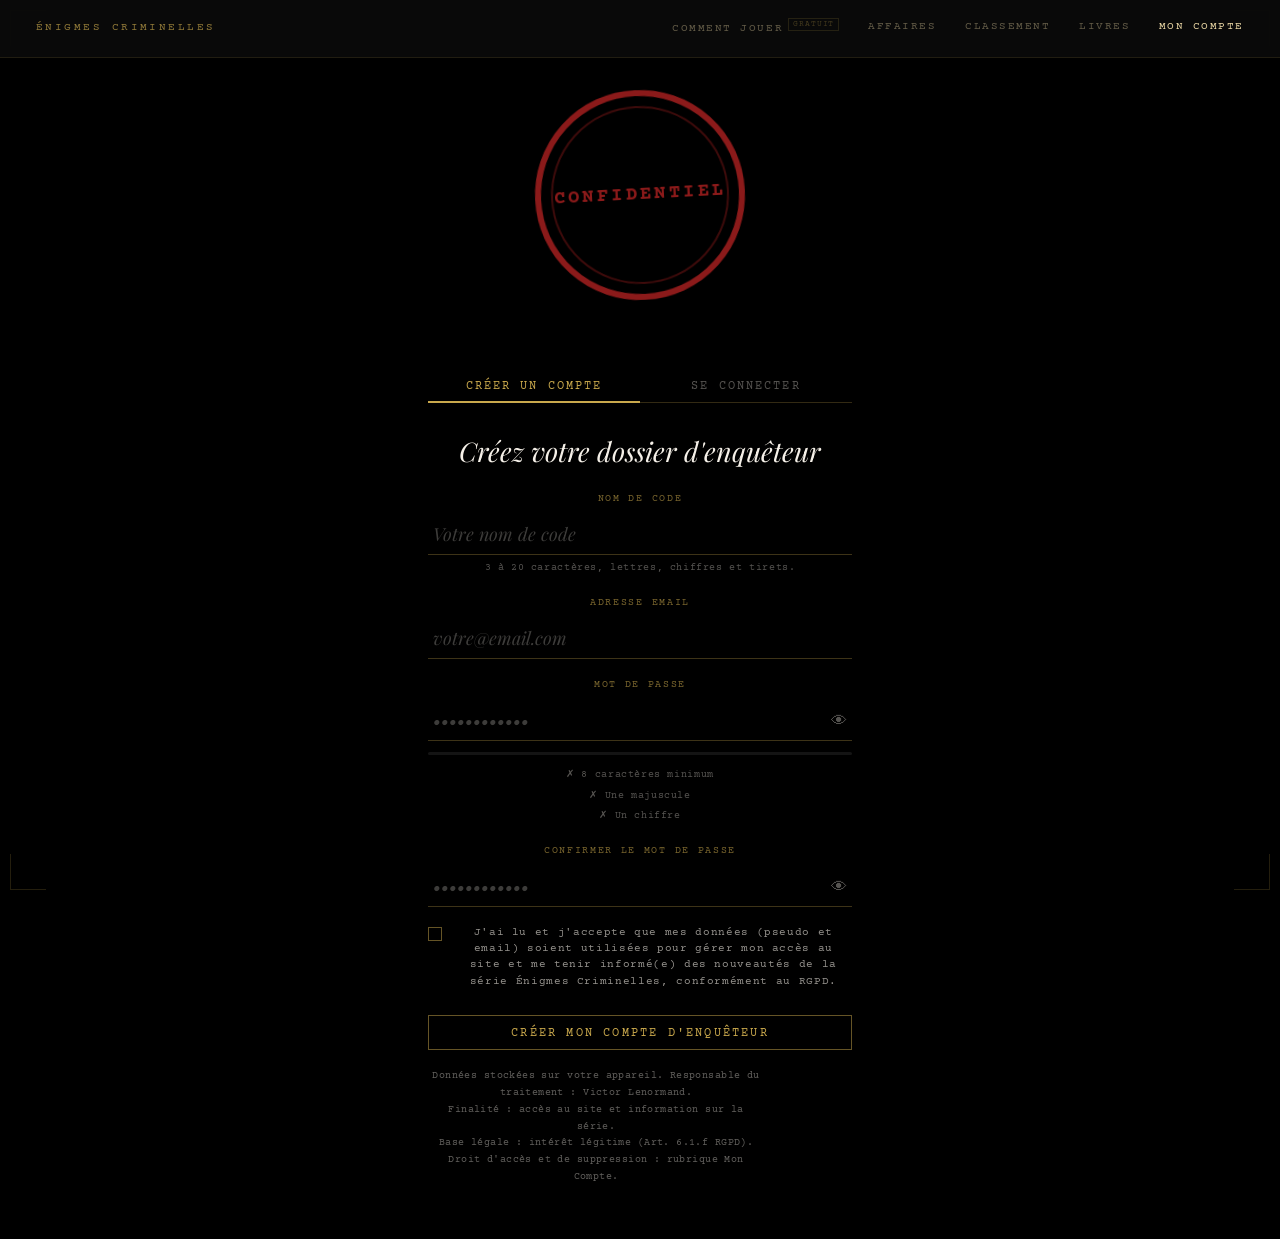
==== affaires.html @ 2aae8967 "Partage résultat, navigation finale, compteur enquêteurs, stats profil - js/partage.js : génération " ====
<!DOCTYPE html>
<html lang="fr">
<head>
  <meta charset="UTF-8" />
  <meta name="viewport" content="width=device-width, initial-scale=1.0" />
  <meta http-equiv="Cache-Control" content="no-cache, no-store, must-revalidate" />
  <meta name="description" content="Énigmes Criminelles — 20 affaires policières à résoudre en ligne. Mots mêlés, déduction, logique.">
  <meta name="robots" content="index, follow">
  <meta http-equiv="Pragma" content="no-cache" />
  <meta http-equiv="Expires" content="0" />
  <title>Énigmes Criminelles — Affaires</title>
  <link rel="preconnect" href="https://fonts.googleapis.com" />
  <link rel="preconnect" href="https://fonts.gstatic.com" crossorigin />
  <link href="https://fonts.googleapis.com/css2?family=Playfair+Display:ital,wght@0,400;0,700;1,400&family=EB+Garamond:ital,wght@0,400;1,400&family=Courier+Prime:wght@400;700&display=swap" rel="stylesheet" />
  <link rel="stylesheet" href="./css/style.css" />
</head>
<body>

  <!-- Ornements de coin -->
  <div class="corner tl"></div>
  <div class="corner tr"></div>
  <div class="corner bl"></div>
  <div class="corner br"></div>

  <!-- Navigation -->
  <nav id="top-nav">
    <a class="brand" href="index.html">ÉNIGMES CRIMINELLES</a>
    <div class="links" id="nav-links">
      <a data-page="tutoriel" href="tutoriel.html">Comment jouer</a>
      <a data-page="affaires" href="affaires.html" class="active-link">Affaires</a>
      <a data-page="classement" href="classement.html">Classement</a>
      <a data-page="livres" href="livres.html">Livres</a>
      <a data-page="compte" id="nav-compte" href="inscription.html">Mon compte</a>
    </div>
    <button id="nav-hamburger" aria-label="Menu" aria-expanded="false">☰</button>
  </nav>
  <div id="nav-mobile-panel">
    <a href="tutoriel.html">Comment jouer</a>
    <a href="affaires.html" class="active-link">Affaires</a>
    <a href="classement.html">Classement</a>
    <a href="livres.html">Livres</a>
    <a id="nav-mobile-compte" href="inscription.html">Mon compte</a>
  </div>

  <main class="page-content">

    <!-- Vue sélection (par défaut) -->
    <div id="vue-selection">
      <div class="sel-header">
        <h2>DOSSIERS CLASSIFIÉS</h2>
        <p id="sel-progression">0 / 20 affaires résolues</p>
      </div>
      <div class="sel-niveaux">
        <!-- Niveau 1 -->
        <div class="sel-niveau">
          <div class="sel-niveau-header">
            <span class="sel-badge bronze">★☆☆</span>
            <h3>NIVEAU 1 — INSPECTEUR</h3>
            <p class="sel-niveau-desc">Mots horizontaux et verticaux</p>
          </div>
          <div class="sel-grid" id="sel-n1"></div>
        </div>
        <!-- Niveau 2 -->
        <div class="sel-niveau">
          <div class="sel-niveau-header">
            <span class="sel-badge argent">★★☆</span>
            <h3>NIVEAU 2 — COMMISSAIRE</h3>
            <p class="sel-niveau-desc">+ Mots en diagonale</p>
          </div>
          <div class="sel-grid" id="sel-n2"></div>
        </div>
        <!-- Niveau 3 -->
        <div class="sel-niveau">
          <div class="sel-niveau-header">
            <span class="sel-badge or">★★★</span>
            <h3>NIVEAU 3 — DÉTECTIVE</h3>
            <p class="sel-niveau-desc">+ Toutes directions et inversés</p>
          </div>
          <div class="sel-grid" id="sel-n3"></div>
        </div>
      </div>
    </div>

    <!-- Vue jeu (cachée par défaut, affichée au clic) -->
    <div id="vue-jeu" style="display:none;">
      <div class="jeu-back">
        <button id="btn-retour" class="btn">← Retour aux dossiers</button>
      </div>
      <div id="jeu-affaire-container"></div>
    </div>

  </main>

  <!-- Widget score fixe -->
  <div id="widget-score">
    <span id="ws-score">0 pts</span>
    <span id="ws-rang"></span>
  </div>

  <!-- Overlay résultat -->
  <div id="overlay-resultat" class="hidden">
    <div id="carte-resultat">
      <div id="resultat-tampon">RÉSOLU</div>
      <h2 id="resultat-titre" style="font-family:'Playfair Display',serif;font-size:1rem;font-style:italic;color:#e8d5a3;margin:12px 0;"></h2>
      <div id="resultat-solution">
        <div class="solution-ligne"><span class="sol-label">TUEUR</span><span class="sol-valeur" id="sol-tueur"></span></div>
        <div class="solution-ligne"><span class="sol-label">MÉTHODE</span><span class="sol-valeur" id="sol-methode"></span></div>
        <div class="solution-ligne"><span class="sol-label">LIEU</span><span class="sol-valeur" id="sol-lieu"></span></div>
      </div>
      <div id="resultat-scores">
        <div class="score-ligne"><span>Points de base</span><span id="sc-base"></span></div>
        <div class="score-ligne"><span>Bonus vitesse</span><span id="sc-vitesse"></span></div>
        <div class="score-ligne"><span>Bonus première tentative</span><span id="sc-bonus"></span></div>
        <div class="score-ligne penalite" id="ligne-penalite"><span>Pénalités erreurs</span><span id="sc-penalite"></span></div>
        <div class="score-ligne score-total"><span>TOTAL</span><span id="sc-total"></span></div>
      </div>
      <div id="resultat-rang">Grade : <strong id="rang-valeur"></strong></div>
      <div id="resultat-actions">
        <button id="btn-affaire-suivante">Affaire suivante →</button>
        <button id="btn-voir-classement">Voir le classement</button>
        <button id="btn-rejouer">Rejouer cette affaire</button>
      </div>

      <div id="section-partage">
        <div id="partage-titre">Partagez votre résultat</div>
        <div id="partage-apercu-wrapper">
          <canvas id="apercu-partage"></canvas>
        </div>
        <div id="partage-format">
          <button class="btn-format actif" data-format="carre">Carré (Instagram)</button>
          <button class="btn-format" data-format="paysage">16/9 (Twitter)</button>
        </div>
        <div id="partage-actions">
          <button id="btn-telecharger-image">⬇ Télécharger l'image</button>
          <button id="btn-partager-natif" class="hidden">↗ Partager</button>
        </div>
        <div id="partage-texte-copie">
          <textarea id="texte-a-copier" readonly></textarea>
          <button id="btn-copier-texte">Copier le texte</button>
        </div>
      </div>
    </div>
  </div>

  <!-- Toast streak -->
  <div id="toast-streak" class="toast hidden">
    <span id="toast-streak-texte"></span>
  </div>

  <!-- Toast badge -->
  <div id="toast-badge" class="hidden toast-badge">
    <span id="toast-badge-icone"></span>
    <div>
      <div id="toast-badge-nom"></div>
      <div id="toast-badge-desc"></div>
    </div>
  </div>

  <style>
    .toast {
      position: fixed;
      bottom: 24px;
      left: 50%;
      transform: translateX(-50%);
      background: #1a1510;
      border: 1px solid #c9a84c;
      color: #f5f0e8;
      font-family: 'EB Garamond', serif;
      font-size: 15px;
      padding: 12px 24px;
      z-index: 600;
      white-space: nowrap;
      animation: slideUpToast 0.3s ease;
      pointer-events: none;
    }
    .toast.hidden { display: none; }
    @keyframes slideUpToast {
      from { transform: translateX(-50%) translateY(20px); opacity: 0; }
      to   { transform: translateX(-50%) translateY(0);    opacity: 1; }
    }
    .toast-badge {
      position: fixed;
      bottom: 80px;
      left: 50%;
      transform: translateX(-50%);
      background: #1a1510;
      border: 2px solid #c9a84c;
      color: #f5f0e8;
      padding: 12px 20px;
      z-index: 700;
      display: flex;
      align-items: center;
      gap: 12px;
      min-width: 280px;
      animation: slideUpToast 0.3s ease;
      pointer-events: none;
    }
    .toast-badge.hidden { display: none; }
    .toast-badge span:first-child { font-size: 28px; }
    #toast-badge-nom {
      font-family: 'Playfair Display', serif;
      color: #c9a84c;
      font-size: 14px;
    }
    #toast-badge-desc {
      font-family: 'EB Garamond', serif;
      font-size: 12px;
      color: #888;
      margin-top: 2px;
    }

    /* ── Section partage ── */
    #section-partage {
      margin-top: 2rem;
      padding-top: 1.5rem;
      border-top: 1px solid rgba(201,168,76,0.15);
    }
    #partage-titre {
      font-family: var(--font-mono, 'Courier Prime', monospace);
      font-size: 0.62rem;
      letter-spacing: 0.18em;
      color: #c9a84c;
      opacity: 0.6;
      text-transform: uppercase;
      margin-bottom: 1rem;
    }
    #partage-apercu-wrapper {
      text-align: center;
      margin-bottom: 0.8rem;
    }
    #apercu-partage {
      max-width: 100%;
      border: 1px solid rgba(201,168,76,0.2);
      display: block;
      margin: 0 auto;
    }
    #partage-format {
      display: flex;
      gap: 8px;
      justify-content: center;
      margin-bottom: 1rem;
    }
    .btn-format {
      font-family: var(--font-mono, 'Courier Prime', monospace);
      font-size: 0.65rem;
      letter-spacing: 0.1em;
      background: transparent;
      border: 1px solid rgba(201,168,76,0.3);
      color: #888;
      padding: 6px 14px;
      cursor: pointer;
      text-transform: uppercase;
      transition: all 0.2s;
    }
    .btn-format.actif,
    .btn-format:hover {
      border-color: #c9a84c;
      color: #c9a84c;
    }
    #partage-actions {
      display: flex;
      gap: 8px;
      justify-content: center;
      margin-bottom: 1rem;
      flex-wrap: wrap;
    }
    #btn-telecharger-image,
    #btn-partager-natif {
      font-family: var(--font-mono, 'Courier Prime', monospace);
      font-size: 0.7rem;
      letter-spacing: 0.08em;
      background: rgba(201,168,76,0.08);
      border: 1px solid rgba(201,168,76,0.4);
      color: #c9a84c;
      padding: 8px 18px;
      cursor: pointer;
      text-transform: uppercase;
      transition: all 0.2s;
    }
    #btn-telecharger-image:hover,
    #btn-partager-natif:hover {
      background: rgba(201,168,76,0.18);
    }
    #btn-partager-natif.hidden { display: none; }
    #partage-texte-copie {
      display: flex;
      gap: 8px;
      align-items: flex-start;
    }
    #texte-a-copier {
      flex: 1;
      background: #0a0908;
      border: 1px solid #2a2018;
      color: #888;
      font-family: var(--font-mono, 'Courier Prime', monospace);
      font-size: 0.7rem;
      padding: 8px;
      resize: none;
      height: 64px;
      line-height: 1.5;
    }
    #btn-copier-texte {
      font-family: var(--font-mono, 'Courier Prime', monospace);
      font-size: 0.65rem;
      letter-spacing: 0.08em;
      background: transparent;
      border: 1px solid rgba(201,168,76,0.3);
      color: #888;
      padding: 8px 14px;
      cursor: pointer;
      text-transform: uppercase;
      transition: all 0.2s;
      white-space: nowrap;
    }
    #btn-copier-texte:hover { color: #c9a84c; border-color: #c9a84c; }
  </style>

  <script src="./js/auth.js"></script>
  <script>
    requireLogin();
  </script>
  <script src="./js/partage.js"></script>
  <script src="./js/badges.js"></script>
  <script src="./js/scoring.js"></script>
  <script src="./js/affaires.js"></script>
  <script>
    /* ── Favicon ─────────────────────────────────────────────── */
    (function () {
      var fc = document.createElement('canvas');
      fc.width = fc.height = 32;
      var x = fc.getContext('2d');
      x.fillStyle = '#0a0a0a'; x.fillRect(0, 0, 32, 32);
      x.strokeStyle = '#c9a84c'; x.lineWidth = 2.5; x.lineCap = 'round';
      x.beginPath(); x.arc(13, 13, 7, 0, Math.PI * 2); x.stroke();
      x.beginPath(); x.moveTo(18, 18); x.lineTo(26, 26); x.stroke();
      var lk = document.createElement('link');
      lk.rel = 'icon'; lk.href = fc.toDataURL();
      document.head.appendChild(lk);
    }());

    /* ── Widget score ────────────────────────────────────────── */
    document.addEventListener('DOMContentLoaded', function() {
      var progInit = getProgression();
      var scoresInit = progInit.scores || {};
      var totalInit = Object.values(scoresInit).reduce(function(s, x) { return s + (x.points || 0); }, 0);
      var wsScoreEl = document.getElementById('ws-score');
      var wsRangEl  = document.getElementById('ws-rang');
      if (wsScoreEl) wsScoreEl.textContent = totalInit + ' pts';
      if (wsRangEl)  wsRangEl.textContent  = progInit.grade || '';
    });

    /* ── Vue sélection ───────────────────────────────────────── */
    document.addEventListener('DOMContentLoaded', function() {
      var prog = getProgression();
      var resolues = prog.affairesResolues || [];

      document.getElementById('sel-progression').textContent = resolues.length + ' / 20 affaires résolues';

      // Remplir les grilles de niveaux
      var n1 = document.getElementById('sel-n1');
      var n2 = document.getElementById('sel-n2');
      var n3 = document.getElementById('sel-n3');

      AFFAIRES.forEach(function(aff) {
        var container = aff.niveau === 1 ? n1 : aff.niveau === 2 ? n2 : n3;
        var resolue = resolues.indexOf(aff.id) !== -1;
        var verrouillee = !resolue && aff.id > 1 && resolues.indexOf(aff.id - 1) === -1;

        var card = document.createElement('div');
        card.className = 'sel-card' + (resolue ? ' resolue' : '') + (verrouillee ? ' verrouillee' : '');
        card.innerHTML =
          '<div class="sel-num">N°' + String(aff.id).padStart(2,'0') + '</div>' +
          '<div class="sel-titre">' + aff.titre + '</div>' +
          '<div class="sel-statut ' + (resolue ? 'resolu' : 'ouvert') + '">' + (resolue ? '✓ Résolu' : 'Ouvert') + '</div>' +
          (resolue ? '<div class="sel-stamp-resolu"><span>RÉSOLU</span></div>' : '');

        if (!verrouillee) {
          card.addEventListener('click', function() { ouvrirAffaire(aff); });
        }
        container.appendChild(card);
      });

      // URL param ?affaire=X — ouvrir directement une affaire
      var params = new URLSearchParams(window.location.search);
      var affaireParam = params.get('affaire');
      if (affaireParam) {
        var targetId = parseInt(affaireParam, 10);
        var targetAff = AFFAIRES.find(function(a) { return a.id === targetId; });
        var verrou = targetAff && targetAff.id > 1 && resolues.indexOf(targetAff.id - 1) === -1 && resolues.indexOf(targetAff.id) === -1;
        if (targetAff && !verrou) ouvrirAffaire(targetAff);
      }
    });

    function ouvrirAffaire(aff) {
      document.getElementById('vue-selection').style.display = 'none';
      var jeu = document.getElementById('vue-jeu');
      jeu.style.display = 'block';

      var container = document.getElementById('jeu-affaire-container');
      container.innerHTML =
        '<div class="affaire-game">' +
          '<div class="ws-header" id="ws-hdr-' + aff.id + '"></div>' +
          '<div class="ws-body">' +
            '<div class="ws-grid" id="ws-grid-' + aff.id + '"></div>' +
            '<div class="ws-side">' +
              '<div id="ws-wlist-' + aff.id + '"></div>' +
              '<div class="ws-answer-section" id="ws-ans-' + aff.id + '"></div>' +
            '</div>' +
          '</div>' +
        '</div>';

      wsInitAffaire(aff);
    }

    document.getElementById('btn-retour').addEventListener('click', function() {
      document.getElementById('vue-jeu').style.display = 'none';
      document.getElementById('vue-selection').style.display = 'block';
      location.reload();
    });
  </script>

</body>
</html>
---- css/style.css ----
/* ═══════════════════════════════════════════════════════════
   Reset & variables
═══════════════════════════════════════════════════════════ */
*, *::before, *::after {
  box-sizing: border-box;
  margin: 0;
  padding: 0;
}

:root {
  --bg:        #0a0a0a;
  --or:        #c9a84c;
  --or-clair:  #e8d5a3;
  --creme:     #f5f0e8;
  --rouge:     #8b1a1a;

  --font-titre: 'Playfair Display', Georgia, serif;
  --font-corps: 'EB Garamond', Georgia, serif;
  --font-mono:  'Courier Prime', 'Courier New', monospace;
}

html, body {
  width: 100%;
  min-height: 100%;
  background: var(--bg);
  color: var(--creme);
  font-family: var(--font-corps);
  font-size: 18px;
  line-height: 1.65;
  user-select: none;
  -webkit-user-select: none;
}

/* ═══════════════════════════════════════════════════════════
   Typographie globale
═══════════════════════════════════════════════════════════ */
h1 {
  font-family: var(--font-titre);
  font-size: clamp(2.8rem, 7vw, 5.5rem);
  color: var(--or);
  letter-spacing: 0.05em;
  line-height: 1.1;
}

h2 {
  font-family: var(--font-titre);
  font-size: clamp(1.5rem, 3.5vw, 2.4rem);
  color: var(--or);
  letter-spacing: 0.04em;
}

h3 {
  font-family: var(--font-titre);
  font-size: clamp(1rem, 2vw, 1.4rem);
  color: var(--or-clair);
  font-style: italic;
}

p {
  font-family: var(--font-corps);
  font-size: clamp(0.95rem, 1.5vw, 1.1rem);
  color: var(--creme);
  max-width: 56ch;
}

/* ═══════════════════════════════════════════════════════════
   Composants réutilisables
═══════════════════════════════════════════════════════════ */

/* Étiquette rouge CONFIDENTIEL */
.stamp-label {
  display: inline-block;
  font-family: var(--font-mono);
  font-size: 0.65rem;
  font-weight: 700;
  letter-spacing: 0.25em;
  text-transform: uppercase;
  color: var(--rouge);
  border: 1px solid var(--rouge);
  padding: 0.2em 0.7em;
}

/* Séparateur linéaire doré */
.divider {
  width: 100px;
  height: 1px;
  background: linear-gradient(90deg, transparent, var(--or), transparent);
  flex-shrink: 0;
}

/* Bouton principal */
.btn {
  font-family: var(--font-mono);
  font-size: 0.75rem;
  letter-spacing: 0.18em;
  text-transform: uppercase;
  color: var(--or);
  background: transparent;
  border: 1px solid var(--or);
  padding: 0.6em 1.8em;
  cursor: pointer;
  transition: background 0.22s ease, color 0.22s ease;
  text-decoration: none;
  display: inline-block;
}

.btn:hover {
  background: var(--or);
  color: var(--bg);
}

.btn + .btn { margin-left: 0.75rem; }

/* Zone de boutons */
.nav-btns {
  display: flex;
  flex-wrap: wrap;
  justify-content: center;
  gap: 0.6rem;
  margin-top: 0.5rem;
}

/* ═══════════════════════════════════════════════════════════
   Barre de navigation persistante
═══════════════════════════════════════════════════════════ */
#top-nav {
  position: fixed;
  top: 0; left: 0; right: 0;
  height: 3.2rem;
  display: flex;
  align-items: center;
  justify-content: space-between;
  padding: 0 2rem;
  border-bottom: 1px solid rgba(201, 168, 76, 0.12);
  background: rgba(10, 10, 10, 0.95);
  z-index: 200;
}

#top-nav .brand {
  font-family: var(--font-mono);
  font-size: 0.62rem;
  letter-spacing: 0.22em;
  color: var(--or);
  opacity: 0.7;
  text-decoration: none;
  text-transform: uppercase;
}

#top-nav .brand:hover {
  opacity: 1;
}

#top-nav .links {
  display: flex;
  gap: 1.6rem;
  align-items: center;
}

#top-nav .links a {
  font-family: var(--font-mono);
  font-size: 0.6rem;
  letter-spacing: 0.14em;
  text-transform: uppercase;
  color: var(--or-clair);
  background: transparent;
  border: none;
  cursor: pointer;
  opacity: 0.4;
  transition: opacity 0.2s;
  padding: 0;
  text-decoration: none;
}

#top-nav .links a:hover,
#top-nav .links a.active-link {
  opacity: 1;
}

.lock-icon {
  font-size: 0.55rem;
  vertical-align: middle;
  opacity: 0.8;
}

/* ═══════════════════════════════════════════════════════════
   Ornements de coin permanents
═══════════════════════════════════════════════════════════ */
.corner {
  position: fixed;
  width: 36px;
  height: 36px;
  opacity: 0.18;
  pointer-events: none;
  z-index: 100;
}
.corner.tl { top: 10px; left: 10px;
  border-top: 1px solid var(--or); border-left: 1px solid var(--or); }
.corner.tr { top: 10px; right: 10px;
  border-top: 1px solid var(--or); border-right: 1px solid var(--or); }
.corner.bl { bottom: 10px; left: 10px;
  border-bottom: 1px solid var(--or); border-left: 1px solid var(--or); }
.corner.br { bottom: 10px; right: 10px;
  border-bottom: 1px solid var(--or); border-right: 1px solid var(--or); }

/* ═══════════════════════════════════════════════════════════
   SCREEN-1  Accueil / splash
═══════════════════════════════════════════════════════════ */
.page-home {
  min-height: 100vh;
  display: flex;
  flex-direction: column;
  align-items: center;
  justify-content: center;
  padding: 5rem 2rem 3rem;
  gap: 1.25rem;
  text-align: center;
  background: #000;
}

/* — Tampon circulaire rouge — */
.s1-stamp {
  width: clamp(160px, 22vw, 210px);
  height: clamp(160px, 22vw, 210px);
  border-radius: 50%;
  border: 6px solid var(--rouge);
  display: flex;
  align-items: center;
  justify-content: center;
  position: relative;
  flex-shrink: 0;
  margin-bottom: 2.6rem;

  opacity: 0;
  animation: stampCrash 0.55s cubic-bezier(0.22, 0.61, 0.36, 1) forwards;
  transform-origin: center;
}

.s1-stamp::before {
  content: '';
  position: absolute;
  inset: 10px;
  border-radius: 50%;
  border: 2px solid var(--rouge);
  opacity: 0.45;
}

.s1-stamp-text {
  font-family: var(--font-mono);
  font-size: clamp(0.85rem, 1.5vw, 1.05rem);
  font-weight: 700;
  letter-spacing: 0.18em;
  color: var(--rouge);
  text-transform: uppercase;
  text-align: center;
  line-height: 1.4;
  user-select: none;
  padding: 0 1rem;
}

@keyframes stampCrash {
  0%   { transform: scale(3)    rotate(-8deg); opacity: 0; }
  60%  { transform: scale(0.92) rotate( 2deg); opacity: 1; }
  80%  { transform: scale(1.06) rotate(-1deg); opacity: 1; }
  100% { transform: scale(1)    rotate(-3deg); opacity: 1; }
}

/* — Texte d'introduction — */
.s1-intro {
  font-family: var(--font-titre);
  font-style: italic;
  font-size: clamp(1rem, 2vw, 1.2rem);
  color: var(--creme);
  line-height: 1.85;
  text-align: center;
  max-width: 46ch;
  margin-bottom: 2rem;

  opacity: 0;
  animation: s1FadeUp 0.9s ease forwards;
  animation-delay: 1.5s;
}

/* — Formulaire d'entrée — */
.s1-form {
  display: flex;
  flex-direction: column;
  align-items: center;
  gap: 1rem;

  opacity: 0;
  animation: s1FadeUp 0.8s ease forwards;
  animation-delay: 2.8s;
}

.s1-email-error {
  font-family: var(--font-mono);
  font-size: 0.65rem;
  color: #c97a7a;
  letter-spacing: 0.05em;
  text-align: center;
  max-width: 36ch;
  margin-top: -0.4rem;
}

.s1-form input {
  background: transparent;
  border: none;
  border-bottom: 1px solid rgba(201, 168, 76, 0.3);
  color: var(--creme);
  font-family: var(--font-titre);
  font-style: italic;
  font-size: 1rem;
  padding: 0.45rem 0.3rem;
  width: clamp(200px, 30vw, 280px);
  text-align: center;
  outline: none;
  transition: border-color 0.3s;
}

.s1-form input::placeholder {
  color: rgba(245, 240, 232, 0.28);
  letter-spacing: 0.04em;
}

.s1-form input:focus {
  border-bottom-color: var(--or);
}

.s1-btn-open {
  font-family: var(--font-mono);
  font-size: 0.75rem;
  letter-spacing: 0.18em;
  text-transform: uppercase;
  color: var(--rouge);
  background: transparent;
  border: 1px solid var(--rouge);
  padding: 0.6em 1.8em;
  cursor: pointer;
  margin-top: 0.2rem;
  transition: background 0.22s ease, color 0.22s ease;
}

.s1-btn-open:hover {
  background: var(--rouge);
  color: var(--creme);
}

.s1-welcome {
  opacity: 0;
  animation: s1FadeUp 0.8s ease forwards;
  animation-delay: 0.4s;
  display: flex;
  flex-direction: column;
  align-items: center;
  gap: 1.2rem;
}

.s1-welcome h2 {
  font-family: var(--font-titre);
  font-size: clamp(1.3rem, 3vw, 1.8rem);
  color: var(--or);
}

.s1-welcome p {
  font-family: var(--font-corps);
  font-style: italic;
  font-size: 1rem;
  color: var(--creme);
  opacity: 0.8;
}

@keyframes s1FadeUp {
  from { opacity: 0; transform: translateY(8px); }
  to   { opacity: 1; transform: translateY(0);   }
}

/* ═══════════════════════════════════════════════════════════
   Page générique (non-home)
═══════════════════════════════════════════════════════════ */
.page-content {
  min-height: 100vh;
  padding: 5.5rem 2rem 3rem;
  display: flex;
  flex-direction: column;
  align-items: center;
  gap: 1.25rem;
  text-align: center;
  overflow-y: auto;
}

/* ═══════════════════════════════════════════════════════════
   Barre de progression Affaire 1 / 2 / 3
═══════════════════════════════════════════════════════════ */
.s2-progress {
  display: flex;
  align-items: flex-start;
  gap: 0;
  flex-shrink: 0;
}

.s2-step {
  display: flex;
  flex-direction: column;
  align-items: center;
  gap: 0.45rem;
}

.s2-dot {
  width: 11px;
  height: 11px;
  border-radius: 50%;
  border: 1px solid rgba(201, 168, 76, 0.3);
  background: transparent;
  transition: background 0.3s, border-color 0.3s, box-shadow 0.3s;
}

.s2-step.lit .s2-dot {
  background: var(--or);
  border-color: var(--or);
  box-shadow: 0 0 7px rgba(201, 168, 76, 0.55);
}

.s2-step-label {
  font-family: var(--font-mono);
  font-size: 0.55rem;
  letter-spacing: 0.16em;
  text-transform: uppercase;
  color: var(--or);
  opacity: 0.35;
  white-space: nowrap;
}

.s2-step.lit .s2-step-label {
  opacity: 1;
}

.s2-connector {
  width: 52px;
  height: 1px;
  background: rgba(201, 168, 76, 0.18);
  margin: 5px 4px 0;
  flex-shrink: 0;
}

/* ═══════════════════════════════════════════════════════════
   Mots mêlés
═══════════════════════════════════════════════════════════ */
.ws-header { display:flex; flex-direction:column; align-items:center; gap:0.5rem; flex-shrink:0; width:100%; }
.ws-titre { font-family:var(--font-titre); font-size:clamp(0.9rem,2vw,1.3rem); color:var(--or); font-style:italic; }
.ws-body { display:flex; gap:1.5rem; align-items:flex-start; flex-wrap:wrap; justify-content:center; width:100%; }
.ws-grid { display:grid; grid-template-columns:repeat(10,1fr); gap:3px; user-select:none; -webkit-user-select:none; flex-shrink:0; touch-action:none; }
.ws-cell { width:38px; height:38px; display:flex; align-items:center; justify-content:center; font-family:var(--font-mono); font-size:0.8rem; font-weight:700; color:var(--creme); background:rgba(201,168,76,0.03); border:1px solid rgba(201,168,76,0.1); cursor:pointer; transition:background 0.12s,color 0.12s; }
.ws-cell:hover:not(.ws-found):not(.ws-residual) { background:rgba(201,168,76,0.1); }
.ws-cell.ws-start { background:rgba(201,168,76,0.35); color:var(--or); }
.ws-cell.ws-sel   { background:rgba(201,168,76,0.2); color:var(--or-clair); }
.ws-cell.ws-found { background:rgba(139,26,26,0.2); color:rgba(245,240,232,0.55); text-decoration:line-through; }
.ws-cell.ws-residual { color:var(--or); background:rgba(201,168,76,0.14); animation:wsGlow 0.5s ease forwards; }
@keyframes wsGlow { from { background:rgba(201,168,76,0.55); } to { background:rgba(201,168,76,0.14); } }
.ws-side { display:flex; flex-direction:column; gap:1rem; min-width:145px; }
.ws-list-lbl { font-family:var(--font-mono); font-size:0.55rem; letter-spacing:0.2em; text-transform:uppercase; color:var(--or); opacity:0.45; }
.ws-word-item { font-family:var(--font-mono); font-size:0.7rem; letter-spacing:0.1em; color:var(--creme); padding:0.3em 0; border-bottom:1px solid rgba(201,168,76,0.1); transition:all 0.3s; }
.ws-word-item.ws-word-found { text-decoration:line-through; color:var(--rouge); opacity:0.7; }
.ws-word-item.ws-word-ghost-revealed { color:var(--or); font-weight:700; }
.ws-ghost-msg { font-family:var(--font-corps); font-style:italic; font-size:0.72rem; color:var(--or-clair); opacity:0.85; margin-top:0.4rem; line-height:1.4; }
.ws-answer-section { display:none; padding-top:0.6rem; }
.ws-answer-row { display:flex; align-items:flex-start; gap:0.5rem; margin-bottom:0.45rem; flex-wrap:wrap; }
.ws-answer-lbl { font-family:var(--font-mono); font-size:0.52rem; letter-spacing:0.12em; text-transform:uppercase; color:var(--or); width:4.5rem; text-align:right; flex-shrink:0; padding-top:14px; }
.ws-ans-lbl { font-family:var(--font-corps); font-style:italic; font-size:0.82rem; color:var(--creme); opacity:0.75; margin-bottom:0.5rem; line-height:1.4; }
.ws-char-boxes { display:flex; gap:5px; flex-wrap:wrap; margin-bottom:0.8rem; }
.ws-char-inp { width:36px; height:44px; text-align:center; background:transparent; border:1.5px solid var(--or); color:var(--or-clair); font-family:var(--font-mono); font-size:1.15rem; font-weight:700; text-transform:uppercase; outline:none; transition:border-color 0.2s, box-shadow 0.2s; caret-color:var(--or); }
.ws-char-inp:focus { border-color:var(--or-clair); box-shadow:0 0 6px rgba(201,168,76,0.45); }
.ws-sub-btn { margin-top:0.3rem; }
.ws-stamp-wrap { display:flex; flex-direction:column; align-items:center; gap:0.4rem; margin-top:0.5rem; }
.ws-stamp { font-family:var(--font-mono); font-size:clamp(1.1rem,3vw,1.8rem); font-weight:700; letter-spacing:0.22em; padding:0.25em 0.6em; border:3px solid; display:inline-block; animation:stampCrash 0.5s cubic-bezier(0.22,0.61,0.36,1) forwards; opacity:0; transform-origin:center; }
.ws-stamp.ws-resolu { color:#3a9a3a; border-color:#3a9a3a; }
.ws-stamp.ws-echec  { color:var(--rouge); border-color:var(--rouge); }
.ws-sol-reveal { font-family:var(--font-mono); font-size:0.75rem; letter-spacing:0.12em; color:var(--or-clair); opacity:0.85; text-align:center; margin-top:0.3rem; }

/* ═══════════════════════════════════════════════════════════
   Affaires — écrans séquentiels
═══════════════════════════════════════════════════════════ */
.affaire-screen {
  display: none;
  flex-direction: column;
  align-items: center;
  gap: 0.8rem;
  width: 100%;
}

.affaire-screen.active {
  display: flex;
}

.affaire-locked {
  display: flex;
  flex-direction: column;
  align-items: center;
  gap: 1rem;
  padding: 3rem 2rem;
  border: 1px solid rgba(201,168,76,0.15);
  max-width: 400px;
  text-align: center;
}

.affaire-locked-icon {
  font-size: 2.5rem;
  opacity: 0.4;
}

.affaire-locked p {
  font-family: var(--font-mono);
  font-size: 0.65rem;
  letter-spacing: 0.12em;
  color: var(--or);
  opacity: 0.5;
  text-transform: uppercase;
  max-width: 28ch;
}

/* ═══════════════════════════════════════════════════════════
   Profile panel
═══════════════════════════════════════════════════════════ */
#profile-panel {
  position: fixed;
  top: 3.4rem;
  right: 1rem;
  background: #111;
  border: 1px solid rgba(201,168,76,0.3);
  padding: 1.2rem 1.5rem;
  z-index: 300;
  min-width: 200px;
  display: flex;
  flex-direction: column;
  gap: 0.5rem;
}

#profile-panel .pp-name {
  font-family: var(--font-titre);
  font-size: 1rem;
  color: var(--or);
  font-weight: 600;
}

#profile-panel .pp-email {
  font-family: var(--font-mono);
  font-size: 0.6rem;
  color: var(--creme);
  opacity: 0.55;
  letter-spacing: 0.04em;
}

#profile-panel .pp-grade {
  font-family: var(--font-mono);
  font-size: 0.62rem;
  color: var(--or-clair);
  letter-spacing: 0.08em;
  text-transform: uppercase;
  margin-top: 0.3rem;
}

#profile-panel .pp-affaires {
  font-family: var(--font-mono);
  font-size: 0.6rem;
  color: var(--creme);
  opacity: 0.6;
}

#profile-panel button {
  font-family: var(--font-mono);
  font-size: 0.62rem;
  letter-spacing: 0.14em;
  text-transform: uppercase;
  color: var(--rouge);
  background: transparent;
  border: 1px solid var(--rouge);
  padding: 0.4em 1em;
  cursor: pointer;
  margin-top: 0.5rem;
  transition: background 0.2s, color 0.2s;
}

#profile-panel button:hover {
  background: var(--rouge);
  color: var(--creme);
}

/* ═══════════════════════════════════════════════════════════
   Livres — catalogue
═══════════════════════════════════════════════════════════ */
.livres-grid {
  display: flex;
  flex-wrap: wrap;
  gap: 2rem;
  justify-content: center;
  max-width: 900px;
  width: 100%;
  margin-top: 1rem;
}

.livre-card {
  background: rgba(201,168,76,0.05);
  border: 1px solid rgba(201,168,76,0.2);
  padding: 2rem;
  min-width: 220px;
  max-width: 260px;
  flex: 1;
  display: flex;
  flex-direction: column;
  gap: 0.8rem;
  text-align: center;
}

.livre-num {
  font-family: var(--font-mono);
  font-size: 0.6rem;
  letter-spacing: 0.2em;
  color: var(--or);
  opacity: 0.5;
  text-transform: uppercase;
}

.livre-titre {
  font-family: var(--font-titre);
  font-size: 1.05rem;
  color: var(--creme);
  font-style: italic;
  line-height: 1.3;
}

.livre-badge {
  display: inline-block;
  font-family: var(--font-mono);
  font-size: 0.55rem;
  letter-spacing: 0.18em;
  text-transform: uppercase;
  padding: 0.2em 0.7em;
  border: 1px solid;
  margin: 0 auto;
}

.livre-badge.disponible {
  color: #3a9a3a;
  border-color: #3a9a3a;
}

.livre-badge.a-venir {
  color: var(--or);
  border-color: var(--or);
  opacity: 0.45;
}

.livre-amazon {
  font-family: var(--font-mono);
  font-size: 0.6rem;
  letter-spacing: 0.14em;
  text-transform: uppercase;
  color: var(--or);
  text-decoration: none;
  border-bottom: 1px solid rgba(201,168,76,0.35);
  padding-bottom: 0.1em;
  transition: color 0.2s, border-color 0.2s;
}

.livre-amazon:hover {
  color: var(--or-clair);
  border-color: var(--or-clair);
}

/* ═══════════════════════════════════════════════════════════
   Carte placeholder
═══════════════════════════════════════════════════════════ */
.placeholder-badge {
  font-family: var(--font-mono);
  font-size: 0.7rem;
  letter-spacing: 0.15em;
  color: var(--or);
  opacity: 0.3;
  margin-top: 0.25rem;
}

.carte-placeholder {
  border: 1px solid rgba(201,168,76,0.15);
  padding: 3rem 4rem;
  display: flex;
  flex-direction: column;
  align-items: center;
  gap: 1rem;
  max-width: 480px;
  width: 100%;
}

/* ═══════════════════════════════════════════════════════════
   Inscription page
═══════════════════════════════════════════════════════════ */
.inscription-form {
  display: flex;
  flex-direction: column;
  align-items: center;
  gap: 1rem;
}

.inscription-form input {
  background: transparent;
  border: none;
  border-bottom: 1px solid rgba(201, 168, 76, 0.3);
  color: var(--creme);
  font-family: var(--font-titre);
  font-style: italic;
  font-size: 1rem;
  padding: 0.45rem 0.3rem;
  width: clamp(200px, 30vw, 280px);
  text-align: center;
  outline: none;
  transition: border-color 0.3s;
}

.inscription-form input::placeholder {
  color: rgba(245, 240, 232, 0.28);
  letter-spacing: 0.04em;
}

.inscription-form input:focus {
  border-bottom-color: var(--or);
}

.inscription-context-msg {
  font-family: var(--font-corps);
  font-style: italic;
  font-size: 0.85rem;
  color: var(--or-clair);
  opacity: 0.8;
  max-width: 38ch;
  text-align: center;
  line-height: 1.5;
}

/* ═══════════════════════════════════════════════════════════
   Responsive — mobile 375 px
═══════════════════════════════════════════════════════════ */
@media (max-width: 480px) {
  html, body { font-size: 15px; }

  #top-nav { padding: 0 0.8rem; height: 2.8rem; }
  #top-nav .brand { display: none; }
  #top-nav .links {
    width: 100%;
    justify-content: flex-start;
    gap: 0.8rem;
    overflow-x: auto;
    -webkit-overflow-scrolling: touch;
    scrollbar-width: none;
  }
  #top-nav .links::-webkit-scrollbar { display: none; }
  #top-nav .links a { font-size: 0.58rem; white-space: nowrap; flex-shrink: 0; }

  .page-content { padding: 3.8rem 1rem 2rem; gap: 0.9rem; }
  .page-home { padding: 3.8rem 1rem 2rem; gap: 0.9rem; }

  .corner { width: 22px; height: 22px; }

  .s1-stamp { margin-bottom: 1.5rem; }
  .s1-intro { font-size: 0.9rem; line-height: 1.7; }
  .s1-form input { width: 85vw; }
  .inscription-form input { width: 85vw; }

  .s2-connector { width: 28px; }

  .btn { font-size: 0.68rem; padding: 0.55em 1.1em; }
  .s1-btn-open { font-size: 0.68rem; }
  .nav-btns { gap: 0.4rem; flex-direction: column; align-items: center; }

  .ws-body { flex-direction: column; align-items: center; }
  .ws-side { max-width: 100%; flex-direction: row; flex-wrap: wrap; gap: 0.8rem; }

  .ws-cell {
    min-width:  32px !important;
    min-height: 32px !important;
    width:      32px !important;
    height:     32px !important;
    font-size:  0.75rem !important;
    line-height: 32px !important;
  }
  .ws-grid { gap: 2px !important; }

  .livres-grid { flex-direction: column; align-items: center; }
  .livre-card { max-width: 90vw; }

  .carte-placeholder { padding: 2rem 1.5rem; }
}

/* ═══════════════════════════════════════════════════════════
   Vue sélection des affaires
═══════════════════════════════════════════════════════════ */
.sel-header { text-align:center; margin-bottom:2rem; }
#sel-progression { font-family:var(--font-mono); font-size:0.7rem; letter-spacing:0.15em; color:var(--or); opacity:0.6; margin-top:0.4rem; }
.sel-niveaux { display:flex; flex-direction:column; gap:2.5rem; width:100%; max-width:960px; }
.sel-niveau-header { display:flex; align-items:center; gap:1rem; margin-bottom:1rem; border-bottom:1px solid rgba(201,168,76,0.15); padding-bottom:0.6rem; }
.sel-badge { font-family:var(--font-mono); font-size:0.75rem; padding:0.3em 0.8em; letter-spacing:0.1em; }
.sel-badge.bronze { color:#cd7f32; border:1px solid #cd7f32; }
.sel-badge.argent { color:#aaa; border:1px solid #aaa; }
.sel-badge.or     { color:var(--or); border:1px solid var(--or); }
.sel-niveau-desc  { font-family:var(--font-mono); font-size:0.6rem; letter-spacing:0.1em; color:var(--creme); opacity:0.4; margin-left:auto; }
.sel-grid { display:grid; grid-template-columns:repeat(auto-fill,minmax(130px,1fr)); gap:0.75rem; }
.sel-card { background:#111; border:1px solid rgba(201,168,76,0.2); padding:1rem 0.8rem; cursor:pointer; position:relative; transition:border-color 0.2s,transform 0.2s; display:flex; flex-direction:column; gap:0.4rem; min-height:120px; }
.sel-card:hover { border-color:rgba(201,168,76,0.6); transform:translateY(-2px); }
.sel-card.resolue { border-color:rgba(60,180,100,0.4); }
.sel-card.verrouillee { opacity:0.4; cursor:not-allowed; }
.sel-card.verrouillee:hover { transform:none; border-color:rgba(201,168,76,0.2); }
.sel-num { font-family:var(--font-titre); font-size:1.6rem; color:var(--or); opacity:0.5; line-height:1; }
.sel-titre { font-family:var(--font-corps); font-style:italic; font-size:0.78rem; color:var(--creme); opacity:0.75; line-height:1.3; flex:1; }
.sel-statut { font-family:var(--font-mono); font-size:0.55rem; letter-spacing:0.15em; text-transform:uppercase; }
.sel-statut.ouvert { color:var(--or); opacity:0.5; }
.sel-statut.resolu { color:#3cb464; }
.sel-stamp-resolu { position:absolute; inset:0; display:flex; align-items:center; justify-content:center; background:rgba(0,0,0,0.55); }
.sel-stamp-resolu span { font-family:var(--font-mono); font-size:0.7rem; font-weight:700; letter-spacing:0.2em; color:#3cb464; border:2px solid #3cb464; padding:0.3em 0.8em; transform:rotate(-12deg); }
.jeu-back { margin-bottom:1rem; }

/* ═══════════════════════════════════════════════════════════
   Sélection de grille — états interactifs
═══════════════════════════════════════════════════════════ */
.ws-cell.selected-start {
  background: #c9a84c !important;
  color: #0a0a0a !important;
  transform: scale(1.15);
  transition: transform 0.1s;
  z-index: 2;
  position: relative;
}
.ws-cell.preview-valid {
  background: rgba(201, 168, 76, 0.35) !important;
  transition: background 0.05s;
}
.ws-cell.preview-invalid {
  background: rgba(139, 26, 26, 0.35) !important;
  transition: background 0.05s;
}
.ws-cell.ws-flash-error {
  background: rgba(139, 26, 26, 0.6) !important;
  transition: background 0.05s;
}

/* ═══════════════════════════════════════════════════════════
   Hamburger menu mobile
═══════════════════════════════════════════════════════════ */
#nav-hamburger {
  display: none;
  background: none;
  border: none;
  cursor: pointer;
  padding: 0.4rem;
  color: var(--or);
  font-size: 1.3rem;
  line-height: 1;
}

#nav-mobile-panel {
  display: none;
  position: fixed;
  top: 3.2rem;
  left: 0;
  right: 0;
  background: rgba(10, 10, 10, 0.98);
  border-bottom: 1px solid rgba(201, 168, 76, 0.2);
  z-index: 199;
  padding: 1rem 2rem;
  flex-direction: column;
  gap: 0.8rem;
}

#nav-mobile-panel.open {
  display: flex;
}

#nav-mobile-panel a {
  font-family: var(--font-mono);
  font-size: 0.7rem;
  letter-spacing: 0.16em;
  text-transform: uppercase;
  color: var(--or-clair);
  text-decoration: none;
  opacity: 0.6;
  padding: 0.4rem 0;
  border-bottom: 1px solid rgba(201,168,76,0.08);
  transition: opacity 0.2s;
}

#nav-mobile-panel a:last-child { border-bottom: none; }
#nav-mobile-panel a:hover,
#nav-mobile-panel a.active-link { opacity: 1; }

@media (max-width: 600px) {
  #nav-hamburger { display: block; }
  #top-nav .links { display: none; }
}

/* ═══════════════════════════════════════════════════════════
   Timer
═══════════════════════════════════════════════════════════ */
#timer-container {
  display: flex;
  align-items: center;
  gap: 12px;
  margin-bottom: 12px;
  max-width: 540px;
  margin-left: auto;
  margin-right: auto;
  padding: 0 4px;
}
#timer-barre-wrapper {
  flex: 1;
  height: 6px;
  background: #1a1510;
  border: 1px solid #2a2018;
  border-radius: 3px;
  overflow: hidden;
}
#timer-barre {
  height: 100%;
  width: 100%;
  background: #c9a84c;
  border-radius: 3px;
  transition: width 0.25s linear, background 0.5s ease;
}
#timer-texte {
  font-family: 'Courier Prime', monospace;
  font-size: 17px;
  color: #c9a84c;
  min-width: 52px;
  text-align: right;
  letter-spacing: 0.05em;
}
.timer-critique {
  color: #8b1a1a !important;
  font-weight: bold;
  animation: timerPulse 0.5s ease infinite alternate;
}
.timer-urgent { animation: timerPulse 0.5s ease infinite alternate; }
@keyframes timerPulse {
  from { opacity: 1; }
  to   { opacity: 0.5; }
}

/* ═══════════════════════════════════════════════════════════
   Overlay résultat affaire
═══════════════════════════════════════════════════════════ */
#overlay-resultat {
  position: fixed;
  inset: 0;
  background: rgba(0,0,0,0.85);
  z-index: 500;
  display: flex;
  align-items: center;
  justify-content: center;
  animation: fadeIn 0.4s ease;
}
#overlay-resultat.hidden { display: none; }
@keyframes fadeIn { from { opacity: 0; } to { opacity: 1; } }

#carte-resultat {
  background: #0f0d0a;
  border: 2px solid #c9a84c;
  max-width: 480px;
  width: 92%;
  padding: 28px 28px 24px;
  text-align: center;
  position: relative;
  animation: slideUp 0.4s ease;
  max-height: 92vh;
  overflow-y: auto;
}
@keyframes slideUp {
  from { transform: translateY(30px); opacity: 0; }
  to   { transform: translateY(0);    opacity: 1; }
}

#resultat-tampon {
  font-family: 'Courier Prime', monospace;
  font-size: 26px;
  font-weight: bold;
  color: #2d5a27;
  border: 3px solid #2d5a27;
  display: inline-block;
  padding: 4px 16px;
  transform: rotate(-8deg);
  margin-bottom: 14px;
  letter-spacing: 4px;
  animation: stampIn 0.35s ease 0.15s both;
}
@keyframes stampIn {
  from { transform: rotate(-8deg) scale(2); opacity: 0; }
  to   { transform: rotate(-8deg) scale(1); opacity: 1; }
}

#resultat-solution { margin-bottom: 16px; }
.solution-ligne {
  display: flex;
  justify-content: space-between;
  padding: 6px 0;
  border-bottom: 1px solid #2a2018;
  font-family: 'EB Garamond', serif;
}
.sol-label { color: #c9a84c; font-size: 12px; letter-spacing: 2px; }
.sol-valeur { color: #f5f0e8; font-weight: bold; }

#resultat-scores {
  margin: 16px 0;
  font-family: 'Courier Prime', monospace;
  font-size: 13px;
}
.score-ligne {
  display: flex;
  justify-content: space-between;
  padding: 4px 0;
  color: #e8d5a3;
}
.score-ligne.penalite { color: #8b1a1a; }
.score-ligne.score-total {
  border-top: 1px solid #c9a84c;
  margin-top: 8px;
  padding-top: 8px;
  font-size: 17px;
  color: #c9a84c;
  font-weight: bold;
}

#resultat-rang {
  font-family: 'Playfair Display', serif;
  color: #e8d5a3;
  margin-bottom: 18px;
  font-size: 13px;
  font-style: italic;
  opacity: 0.8;
}

#resultat-actions {
  display: flex;
  flex-direction: column;
  gap: 8px;
}
#btn-affaire-suivante {
  background: #c9a84c;
  color: #0a0a0a;
  border: none;
  padding: 11px;
  font-family: 'Courier Prime', monospace;
  font-size: 13px;
  cursor: pointer;
  letter-spacing: 1px;
  transition: background 0.2s;
}
#btn-affaire-suivante:hover { background: #e8d5a3; }
#btn-voir-classement,
#btn-rejouer {
  background: transparent;
  color: #c9a84c;
  border: 1px solid rgba(201,168,76,0.5);
  padding: 9px;
  font-family: 'Courier Prime', monospace;
  font-size: 12px;
  cursor: pointer;
  letter-spacing: 1px;
  transition: background 0.2s, color 0.2s;
}
#btn-voir-classement:hover,
#btn-rejouer:hover { background: rgba(201,168,76,0.12); }

/* ═══════════════════════════════════════════════════════════
   Widget score fixe
═══════════════════════════════════════════════════════════ */
#widget-score {
  position: fixed;
  top: 3.8rem;
  right: 16px;
  background: rgba(10,10,10,0.82);
  border: 1px solid rgba(201,168,76,0.2);
  padding: 7px 12px;
  font-family: 'Courier Prime', monospace;
  font-size: 12px;
  color: #c9a84c;
  display: flex;
  flex-direction: column;
  align-items: flex-end;
  gap: 2px;
  z-index: 100;
  pointer-events: none;
}
#widget-score #ws-rang {
  font-size: 10px;
  color: var(--or-clair);
  opacity: 0.6;
  font-style: italic;
}

/* ── Nav badge GRATUIT ── */
.nav-gratuit {
  font-family: var(--font-mono);
  font-size: 0.42rem;
  letter-spacing: 0.12em;
  color: var(--or);
  border: 1px solid rgba(201,168,76,0.5);
  padding: 1px 4px;
  margin-left: 5px;
  vertical-align: super;
  opacity: 0.75;
  font-style: normal;
}
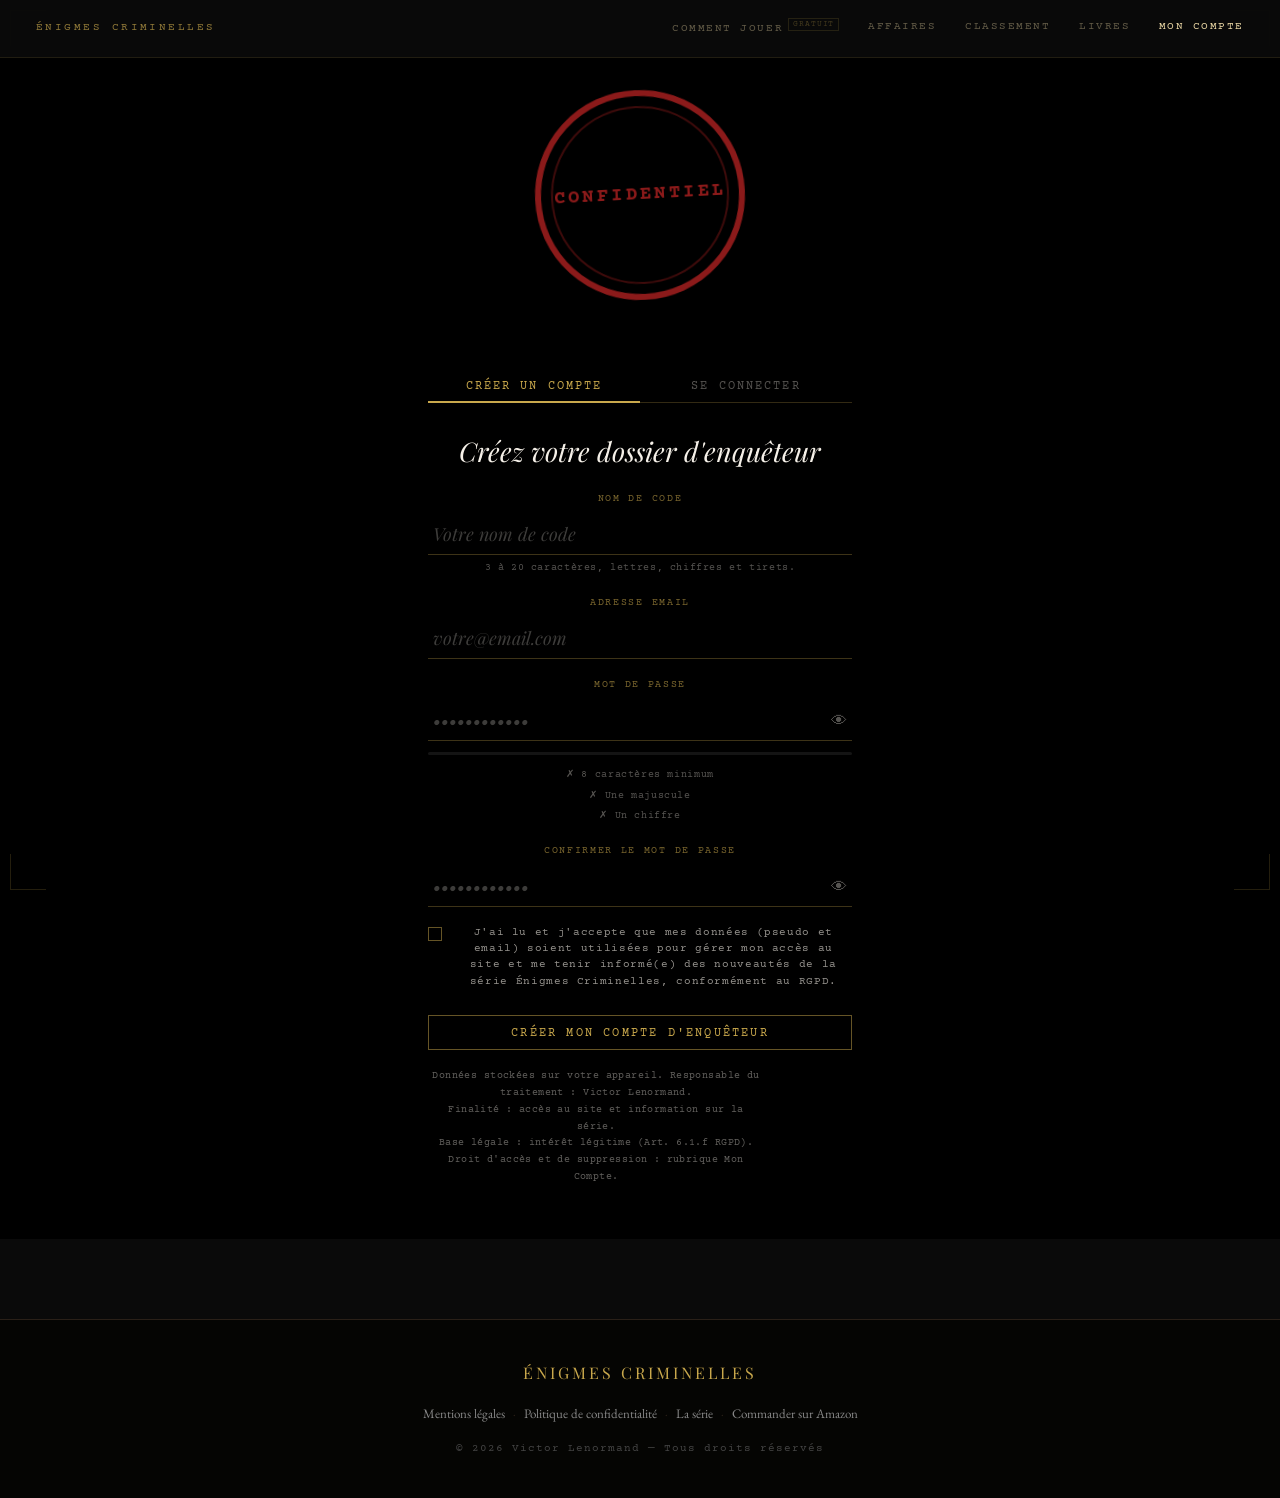
==== commit 325bdb97: "Footer global + favicon + meta tags sur toutes les pages - Footer identique sur les 10 pages : menti" ====
--- a/affaires.html
+++ b/affaires.html
@@ -4,11 +4,13 @@
   <meta charset="UTF-8" />
   <meta name="viewport" content="width=device-width, initial-scale=1.0" />
   <meta http-equiv="Cache-Control" content="no-cache, no-store, must-revalidate" />
-  <meta name="description" content="Énigmes Criminelles — 20 affaires policières à résoudre en ligne. Mots mêlés, déduction, logique.">
-  <meta name="robots" content="index, follow">
+  <title>Les Affaires — Énigmes Criminelles</title>
+  <meta name="author" content="Victor Lenormand">
+  <meta name="robots" content="noindex, nofollow">
+  <meta name="theme-color" content="#0a0a0a">
   <meta http-equiv="Pragma" content="no-cache" />
   <meta http-equiv="Expires" content="0" />
-  <title>Énigmes Criminelles — Affaires</title>
+  <link rel="icon" type="image/svg+xml" href="/favicon.svg">
   <link rel="preconnect" href="https://fonts.googleapis.com" />
   <link rel="preconnect" href="https://fonts.gstatic.com" crossorigin />
   <link href="https://fonts.googleapis.com/css2?family=Playfair+Display:ital,wght@0,400;0,700;1,400&family=EB+Garamond:ital,wght@0,400;1,400&family=Courier+Prime:wght@400;700&display=swap" rel="stylesheet" />
@@ -419,5 +421,24 @@
     });
   </script>
 
+  <footer id="footer-global">
+    <div id="footer-inner">
+      <div id="footer-logo">ÉNIGMES CRIMINELLES</div>
+      <div id="footer-liens">
+        <a href="mentions-legales.html">Mentions légales</a>
+        <span class="footer-sep">·</span>
+        <a href="politique-confidentialite.html">Politique de confidentialité</a>
+        <span class="footer-sep">·</span>
+        <a href="livres.html">La série</a>
+        <span class="footer-sep">·</span>
+        <a href="https://www.amazon.fr/dp/B0GZK93B5F" target="_blank" rel="noopener">Commander sur Amazon</a>
+      </div>
+      <div id="footer-copy">
+        © <span id="footer-annee"></span> Victor Lenormand — Tous droits réservés
+      </div>
+    </div>
+  </footer>
+  <script>document.getElementById('footer-annee').textContent = new Date().getFullYear();</script>
+
 </body>
 </html>
--- a/css/style.css
+++ b/css/style.css
@@ -1104,3 +1104,52 @@
   opacity: 0.75;
   font-style: normal;
 }
+
+/* ── Footer global ── */
+#footer-global {
+  background: #050503;
+  border-top: 1px solid #2a2018;
+  margin-top: 80px;
+  padding: 40px 24px;
+}
+#footer-inner {
+  max-width: 900px;
+  margin: 0 auto;
+  display: flex;
+  flex-direction: column;
+  align-items: center;
+  gap: 16px;
+  text-align: center;
+}
+#footer-logo {
+  font-family: 'Playfair Display', serif;
+  font-size: 16px;
+  color: #c9a84c;
+  letter-spacing: 3px;
+}
+#footer-liens {
+  display: flex;
+  flex-wrap: wrap;
+  justify-content: center;
+  align-items: center;
+  gap: 8px;
+  font-family: 'EB Garamond', serif;
+  font-size: 13px;
+}
+#footer-liens a {
+  color: #888;
+  text-decoration: none;
+  transition: color 0.2s;
+}
+#footer-liens a:hover {
+  color: #c9a84c;
+}
+.footer-sep {
+  color: #2a2018;
+}
+#footer-copy {
+  font-family: 'Courier Prime', monospace;
+  font-size: 11px;
+  color: #444;
+  letter-spacing: 1px;
+}
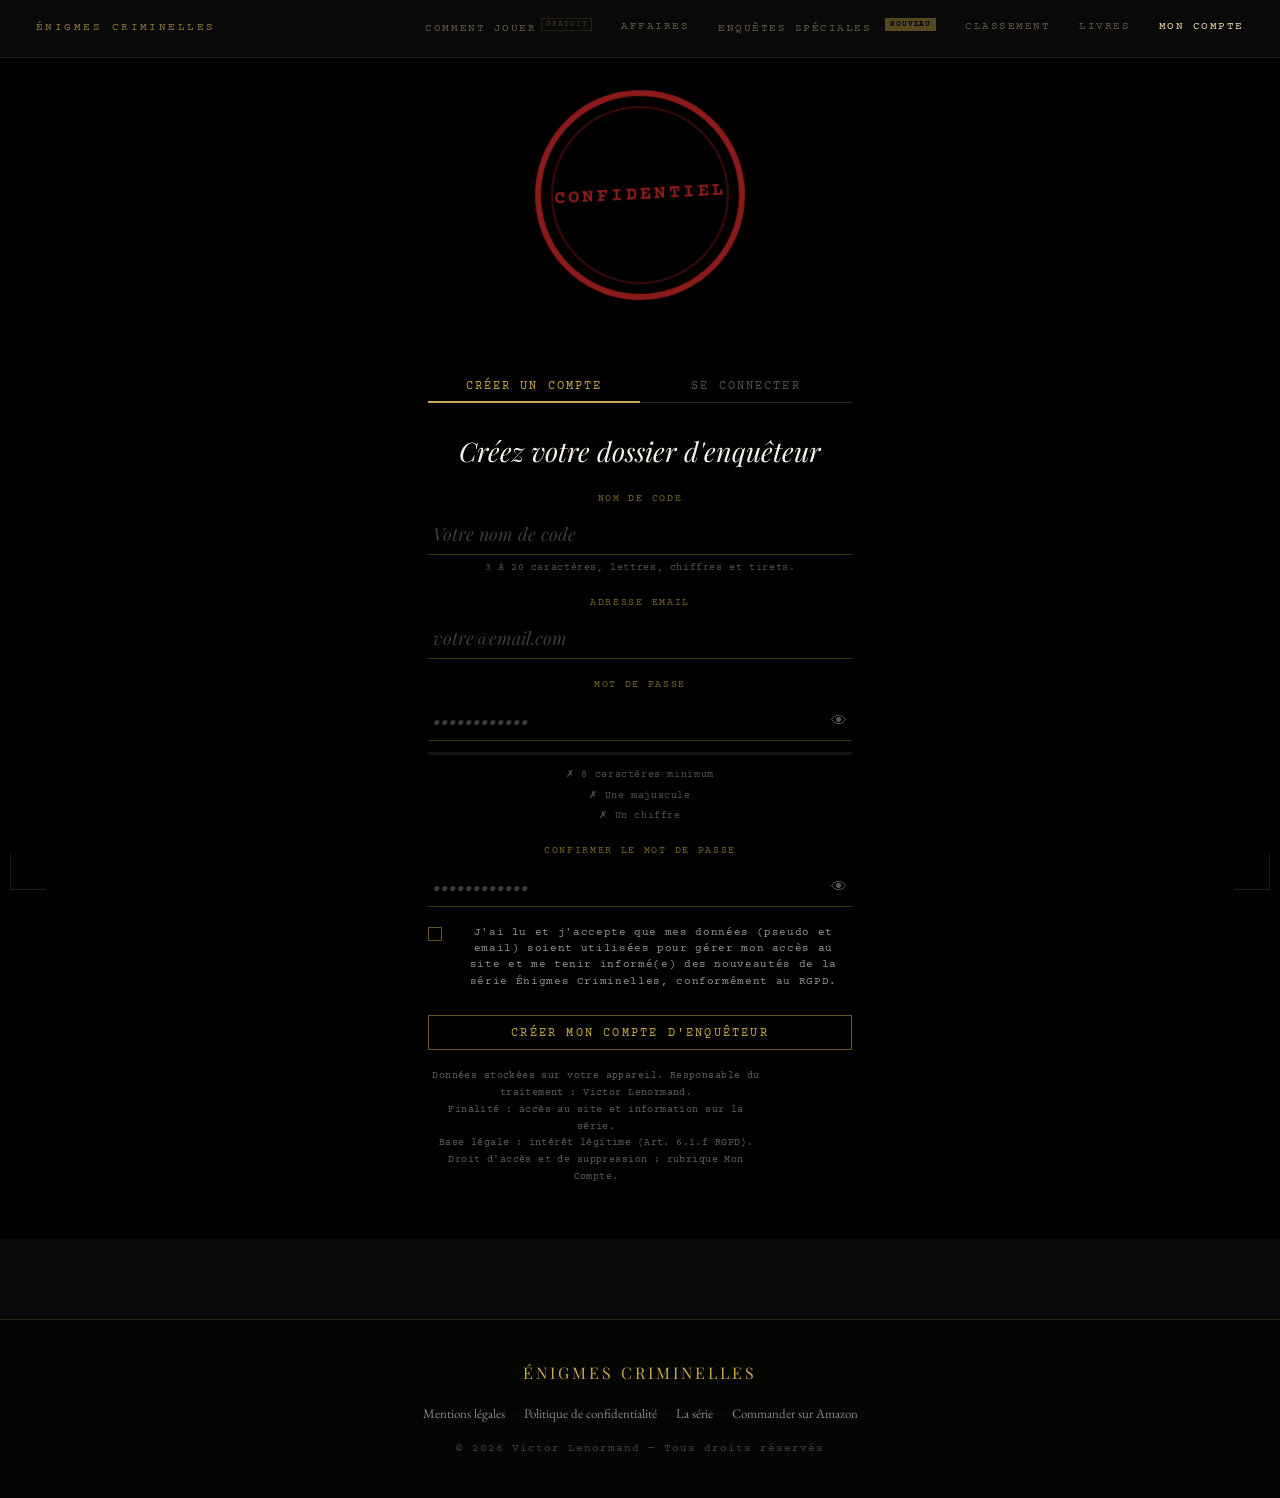
==== commit c12f9bb9: "Enquêtes Spéciales : nouvelle page + Affaire de l'Été - Nouvelle page enquetes-speciales.html avec c" ====
--- a/affaires.html
+++ b/affaires.html
@@ -30,6 +30,7 @@
     <div class="links" id="nav-links">
       <a data-page="tutoriel" href="tutoriel.html">Comment jouer</a>
       <a data-page="affaires" href="affaires.html" class="active-link">Affaires</a>
+      <a data-page="enquetes-speciales" href="enquetes-speciales.html">Enquêtes Spéciales <span class="badge-nouveau">NOUVEAU</span></a>
       <a data-page="classement" href="classement.html">Classement</a>
       <a data-page="livres" href="livres.html">Livres</a>
       <a data-page="compte" id="nav-compte" href="inscription.html">Mon compte</a>
@@ -39,6 +40,7 @@
   <div id="nav-mobile-panel">
     <a href="tutoriel.html">Comment jouer</a>
     <a href="affaires.html" class="active-link">Affaires</a>
+    <a href="enquetes-speciales.html">Enquêtes Spéciales <span class="badge-nouveau">NOUVEAU</span></a>
     <a href="classement.html">Classement</a>
     <a href="livres.html">Livres</a>
     <a id="nav-mobile-compte" href="inscription.html">Mon compte</a>
--- a/css/style.css
+++ b/css/style.css
@@ -1105,6 +1105,41 @@
   font-style: normal;
 }
 
+/* ── Nav badge NOUVEAU ── */
+.badge-nouveau {
+  font-family: var(--font-mono);
+  font-size: 0.42rem;
+  letter-spacing: 0.12em;
+  color: #0a0805;
+  background: var(--or);
+  padding: 2px 5px;
+  margin-left: 5px;
+  vertical-align: super;
+  font-style: normal;
+  font-weight: bold;
+  animation: pulse-nouveau 2s ease-in-out infinite;
+}
+
+@keyframes pulse-nouveau {
+  0%, 100% { opacity: 1; }
+  50%       { opacity: 0.55; }
+}
+
+/* ── Badge spécial (enquêtes spéciales) ── */
+.badge-item.badge-special.badge-obtenu {
+  border-color: var(--or);
+  background: linear-gradient(135deg, rgba(201,168,76,0.12) 0%, rgba(201,168,76,0.04) 100%);
+  box-shadow: 0 0 14px rgba(201,168,76,0.25);
+}
+
+.badge-item.badge-special.badge-obtenu .badge-icone {
+  font-size: 2.2rem;
+}
+
+.badge-item.badge-special.badge-obtenu .badge-nom {
+  color: var(--or);
+}
+
 /* ── Footer global ── */
 #footer-global {
   background: #050503;
